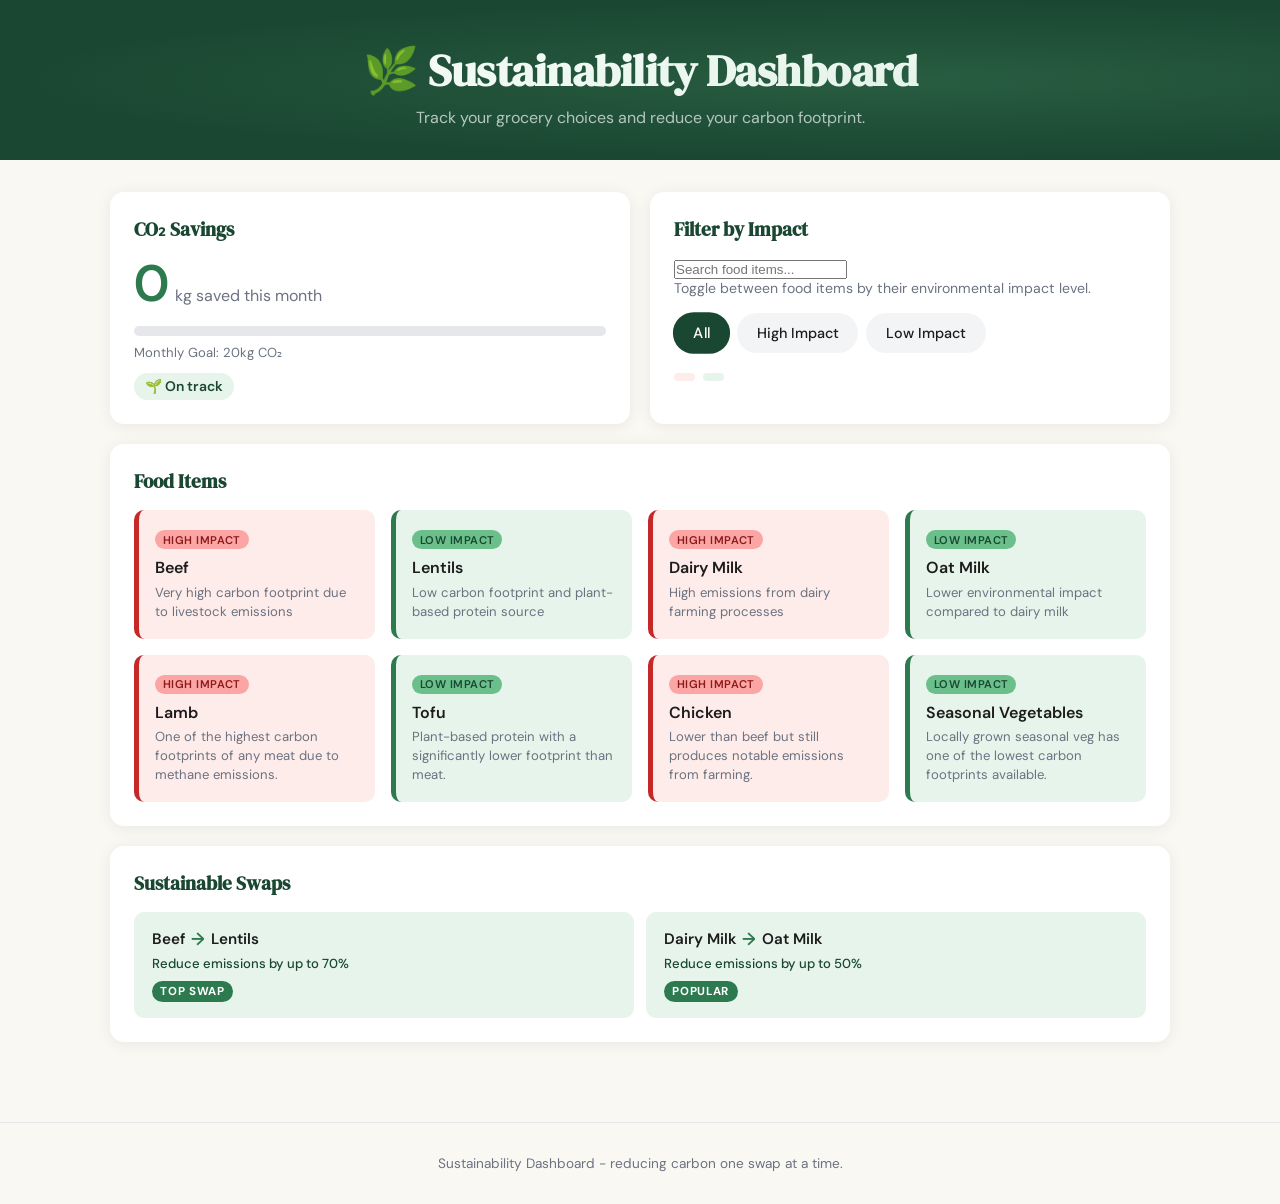
==== greencart-sustainability-dashboard/index.html @ f2a716df "Update index.html Added  meta description" ====
<!DOCTYPE html>
<html lang="en">
<head>
  <meta charset="UTF-8">
  <title>Sustainability Dashboard</title>
  <meta name="viewport" content="width=device-width, initial-scale=1.0">
  <meta name="description" content="Track your grocery choices and reduce your carbon footprint with sustainable food swaps.">
  <link href="https://fonts.googleapis.com/css2?family=DM+Serif+Display&family=DM+Sans:wght@400;500;600&display=swap" rel="stylesheet">
  <link rel="stylesheet" href="style.css">
</head>
<body>

<a href="#main-content" class="skip-link">Skip to main content</a>

<header>
  <h1>🌿 Sustainability Dashboard</h1>
  <p>Track your grocery choices and reduce your carbon footprint.</p>
</header>

<main id="main-content" class="dashboard">


  <section class="card co2-card" aria-labelledby="co2-heading">
    <h2 id="co2-heading">CO₂ Savings</h2>

    <div class="co2-display">
     <span class="co2-number" id="co2Value" aria-live="polite" aria-atomic="true">0</span>
     <span class="co2-unit">kg saved this month</span>
    </div>

    <div class="progress-track" role="progressbar" aria-valuenow="0" aria-valuemin="0" aria-valuemax="100" aria-label="CO2 savings progress">
      <div class="progress-fill" id="progressFill"></div>
    </div>

    <p class="goal-text">Monthly Goal: 20kg CO₂</p>
    <span class="co2-badge" id="co2Badge">🌱 On track</span>
  </section>


  <section class="card filter-card" aria-labelledby="filter-heading">
    <h2 id="filter-heading">Filter by Impact</h2>
    <input type="text" id"searchInput" placeholder="Search food items..." aria-label="Search food items">
    <p class="hint">Toggle between food items by their environmental impact level.</p>
    <div class="button-group" role="group" aria-label="Impact filter">
      <button class="filter-btn active" data-filter="all" aria-pressed="true">All</button>
      <button class="filter-btn" data-filter="high"    aria-pressed="false">High Impact</button>
      <button class="filter-btn" data-filter="low"     aria-pressed="false">Low Impact</button>
    </div>
    <div class="count-row" aria-live="polite" aria-atomic="true">
      <span class="count-chip high" id="highCount"></span>
      <span class="count-chip low"  id="lowCount"></span>
    </div>
  </section>


  <section class="card food-card" aria-labelledby="food-heading">
    <h2 id="food-heading">Food Items</h2>
    <div class="food-grid" id="foodGrid">

      <article class="food-item high" data-impact="high">
        <span class="impact-tag">High Impact</span>
        <h3>Beef</h3>
        <p>Very high carbon footprint due to livestock emissions</p>
      </article>

      <article class="food-item low" data-impact="low">
        <span class="impact-tag">Low Impact</span>
        <h3>Lentils</h3>
        <p>Low carbon footprint and plant-based protein source</p>
      </article>

      <article class="food-item high" data-impact="high">
        <span class="impact-tag">High Impact</span>
        <h3>Dairy Milk</h3>
        <p>High emissions from dairy farming processes</p>
      </article>

      <article class="food-item low" data-impact="low">
        <span class="impact-tag">Low Impact</span>
        <h3>Oat Milk</h3>
        <p>Lower environmental impact compared to dairy milk</p>
      </article>

      <article class="food-item high" data-impact="high">
        <span class="impact-tag">High Impact</span>
        <h3>Lamb</h3>
        <p>One of the highest carbon footprints of any meat due to methane emissions.</p>
    </article>

    <article class="food-item low" data-impact="low">
      <span class="impact-tag">Low Impact</span>
      <h3>Tofu</h3>
      <p>Plant-based protein with a significantly lower footprint than meat.</p>
    </article>

    <article class="food-item high" data-impact="high">
      <span class="impact-tag">High Impact</span>
      <h3>Chicken</h3>
      <p>Lower than beef but still produces notable emissions from farming.</p>
  </article>

    <article class="food-item low" data-impact="low">
      <span class="impact-tag">Low Impact</span>
      <h3>Seasonal Vegetables</h3>
      <p>Locally grown seasonal veg has one of the lowest carbon footprints available.</p>
  </article>

      <p id="emptyState" role="status">No items match this filter.</p>
    </div>
  </section>



  <section class="card swaps-card" aria-labelledby="swaps-heading">
    <h2 id="swaps-heading">Sustainable Swaps</h2>
    <div class="swaps-grid">

<div class="swap">
  <p class="swap-title">Beef <span class="swap-arrow">→</span> Lentils</p>
  <p class="swap-saving">Reduce emissions by up to 70%</p>
  <span class="swap-badge">Top swap</span>
</div>

<div class="swap">
  <p class="swap-title">Dairy Milk <span class="swap-arrow">→</span> Oat Milk</p>
  <p class="swap-saving">Reduce emissions by up to 50%</p>
  <span class="swap-badge">Popular</span>
    </div>
  </section>

</main>
<footer>
  <p> Sustainability Dashboard - reducing carbon one swap at a time.</p>
</footer>

<script src="script.js" defer></script>
</body>
</html>
---- greencart-sustainability-dashboard/style.css ----
*,*::before, *::after {
  box-sizing: border-box;
  margin:0;
  padding:0;
}

:root {
  --green-dark:  #1a4731;
  --green-mid:   #2d7a4f;
  --green-light: #6abf8a;
  --green-pale:  #e6f4ec;
  --red-dark:    #8b1a1a;
  --red-pale:    #fdecea;
  --sand:        #faf8f3;
  --ink:         #1c1c1c;
  --muted:       #6b7280;
  --white:       #ffffff;
  --radius:      14px;
  --shadow:      0 2px 16px rgba(0, 0, 0, 0.07);
}

body {
  font-family: 'DM Sans',sans-serif;
  background-color: var(--sand);
  color: var(--ink);
  min-height:100vh;
}

.skip-link {
  position: absolute;
  top: -40px;
  left: 0;
  background: var(--green-dark);
  color: white;
  padding: 8px 16px;
  z-index: 100;
  border-radius: 0 0 8px 0;
  font-size: 0.9rem;
  transition: top 0.2s;
}
.skip-link:focus { top: 0; }

header {
  background: var(--green-dark);
  color: var(--white);
  padding: 2.5rem 2rem 2rem;
  text-align: center;
  position: relative;
  overflow: hidden;
}
header::before {
  content: '';
  position: absolute;
  inset: 0;
  background: radial-gradient(ellipse at 70% 50%, rgba(106, 191, 138, 0.18)0%, transparent 70%);
  pointer-events:none;
}
header h1{
  font-family:'DM Serif Display', serif;
  font-size: clamp(1.8rem, 5vw, 2.8rem);
  letter-spacing: -0.5px;
}
header p {
  margin-top: 0.4rem;
  color: rgba(255, 255, 255, 0.7);
  font-size: 1rem;
}

main {
  max-width: 1100px;
  margin: 2rem auto;
  padding: 0 1.25rem 3rem;
  display: grid;
  gap: 1.25rem;
  grid-template-columns: 1fr;
}
@media (min-width: 768px){
  main             { grid-template-columns: 1fr 1fr; }
  .co2-card        { grid-column: 1 / 2; }
  .filter-card     { grid-column: 2 / 3; }
  .food-card       { grid-column: 1 / -1; }
  .swaps-card      { grid-column: 1 / -1; }
}

.card {
  background:var(--white);
  border-radius:var(--radius);
  padding: 1.5rem;
  box-shadow: var(--shadow);
}
.card h2 {
  font-family: 'DM Serif Display', serif;
  font-size: 1.2rem;
  color: var(--green-dark);
  margin-bottom:1rem;
}

.co2-display {
  display: flex;
  align-items: baseline;
  gap: 0.4rem;
  margin-bottom: 1rem;
}
.co2-number {
  font-size:3.2rem;
  font-weight: 600;
  color: var(--green-mid);
  line-height:1;
  transition:color 0.4s;
}
.co2-unit {
  font-size:1rem;
  color:var(--muted);
}
.progress-track{
  width: 100%;
  height: 10px;
  background: #e5e7eb;
  border-radius: 999px;
  overflow: hidden;
}
.progress-fill {
  height: 100%;
  width: 0%;
  background: linear-gradient(90deg, var(--green-mid), var(--green-light));
  border-radius: 999px;
  transition: width 1s cubic-bezier(.4, 0, .2, 1);
}
.goal-text {
  margin-top: 0.5rem;
  font-size: 0.82rem;
  color: var(--muted);
}
.co2-badge{
  display: inline-block;
  margin-top: 0.75rem;
  background: var(--green-pale);
  color:var(--green-dark);
  font-size: 0.87rem;
  font-weight: 600;
  padding: 0.3rem 0.7rem;
  border-radius: 999px;
}
.filter-card p.hint {
  font-size: 0.88rem;
  color: var(--muted);
  margin-bottom: 1rem;
}
#searchInput {
  width: 100%;
  padding: 0.55rem 1rem;
  margin-button: 1rem;
  border: 2px solid #e5e7eb;
  border-radius: 999px;
  font-family: 'DM Sans' , sans-sarif;
  font-size: 0.9rem;
  color: var(--ink);
  outline: none;
  transition: border-color 0.2s;
}
#searchInput:focus {
  border-color: var(--green-mid);
}


.button-group {
  display: flex;
  gap: 0.5rem;
  flex-wrap: wrap;
}
.filter-btn {
  padding: 0.55rem 1.1rem;
  border: 2px solid transparent;
  border-radius: 999px;
  cursor:pointer;
  font-family: 'DM Sans', sans-serif;
  font-size: 0.9rem;
  font-weight: 500;
  background: #f3f4f6;
  color: var(--ink);
  transition: background 0.2s, color 0.2s, border-color 0.2s, transform 0.15s;
}
.filter-btn:hover {
  background: var(--green-pale);
  color: var(--green-dark);
}
.filter-btn.active {
  background: var(--green-dark);
  color: var(--white);
  border-color: var(--green-dark);
  transform: scale(1.04);
}



.filter-btn:focus-visible{
  outline: 3px solid var(--green-light);
  outline-offset: 2px;
}
.count-row{
  display: flex;
  gap: 0.5rem;
  margin-top: 1.25rem;
  flex-wrap: wrap;
}
.count-chip {
  font-size: 0.78rem;
  padding: 0.25rem 0.65rem;
  border-radius: 999px;
  font-weight: 500;
}
.count-chip.high { background: var(--red-pale); color: var(--red-dark); }
.count-chip.low {background: var(--green-pale); color: var(--green-dark); }

.food-grid {
  display: grid;
  grid-template-columns: 1fr;
  gap: 1rem;
}
@media (min-width: 600px) { .food-grid {grid-template-columns: repeat(2, 1fr); }}
@media (min-width: 900px) { .food-grid {grid-template-columns: repeat(4, 1fr); }}

.food-item {
  padding: 1.1rem 1rem;
  border-radius: 10px;
  background: #fafafa;
  border-left: 5px solid transparent;
  transition: opacity 0.3s ease, transform 0.3s ease, box-shadow 0.2s;
}

.food-item:hover {
  box-shadow: 0 4px 14px rgba(0, 0, 0, 0.09);
  transform: translateY(-2px);
}
.food-item.high { border-color: #c62828; background: var(--red-pale); }
.food-item.low {  border-color: var(--green-mid); background: var(--green-pale); }
.food-item h3  { font-size: 1rem; font-weight: 600; margin-bottom: 0.3rem; }
.food-item p   { font-size: 0.82rem; color: var(--muted); line-height: 1.45;}

.impact-tag {
  display: inline-block;
  font-size: 0.7rem;
  font-weight: 600;
  text-transform: uppercase;
  letter-spacing: 0.04em;
  padding: 0.15rem 0.5rem;
  border-radius: 999px;
  margin-bottom: 0.5rem;
}

.food-item.high .impact-tag { background : #fca5a5;           color: var(--red-dark);   }
.food-item.low   .impact-tag { background: var(--green-light);  color: var(--green-dark); }

.food-item.hidden    { opacity: 0; transform: scale(0.96) translateY(4px); pointer-events: none; }
.food-item.collapsed { display: none;}

#emptyState {
  display: none;
  grid-column: 1 / -1;
  text-align: center;
  padding: 2rem;
  color: var(--muted);
  font-size: 0.95rem;
}


.swaps-grid {
  display: grid;
  gap: 0.75rem;
  grid-template-columns: 1fr;
}

@media (min-width: 600px) {
  .swaps-grid { grid-template-columns: repeat(2, 1fr); }
}
.swap {
  background: var(--green-pale);
  padding: 1rem 1.1rem;
  border-radius: 10px;
  display: flex;
  flex-direction: column;
  gap: 0.3rem;
}
.swap-title {
  font-weight: 600;
  font-size: 0.95rem;
  display: flex;
  align-items: center;
  gap:0.4rem;
}
.swap-arrow  { color: var(--green-mid); font-size:1.1rem; }
.swap-saving { font-size: 0.82rem; color: var(--green-dark); font-weight: 500; }
.swap-badge{
  align-self: flex-start;
  margin-top: 0.25rem;
  font-weight: 700;
  font-size: 0.72rem;
  background: var(--green-mid);
  color: white;
  padding: 0.2rem 0.55rem;
  border-radius: 999px;
  text-transform: uppercase;
  letter-spacing: 0.04rem;
}

footer {
  text-align: center;
  padding: 2rem;
  font-size: 0.85rem;
  color: var(--muted);
  border-top: 1px solid #e5e7eb;
}
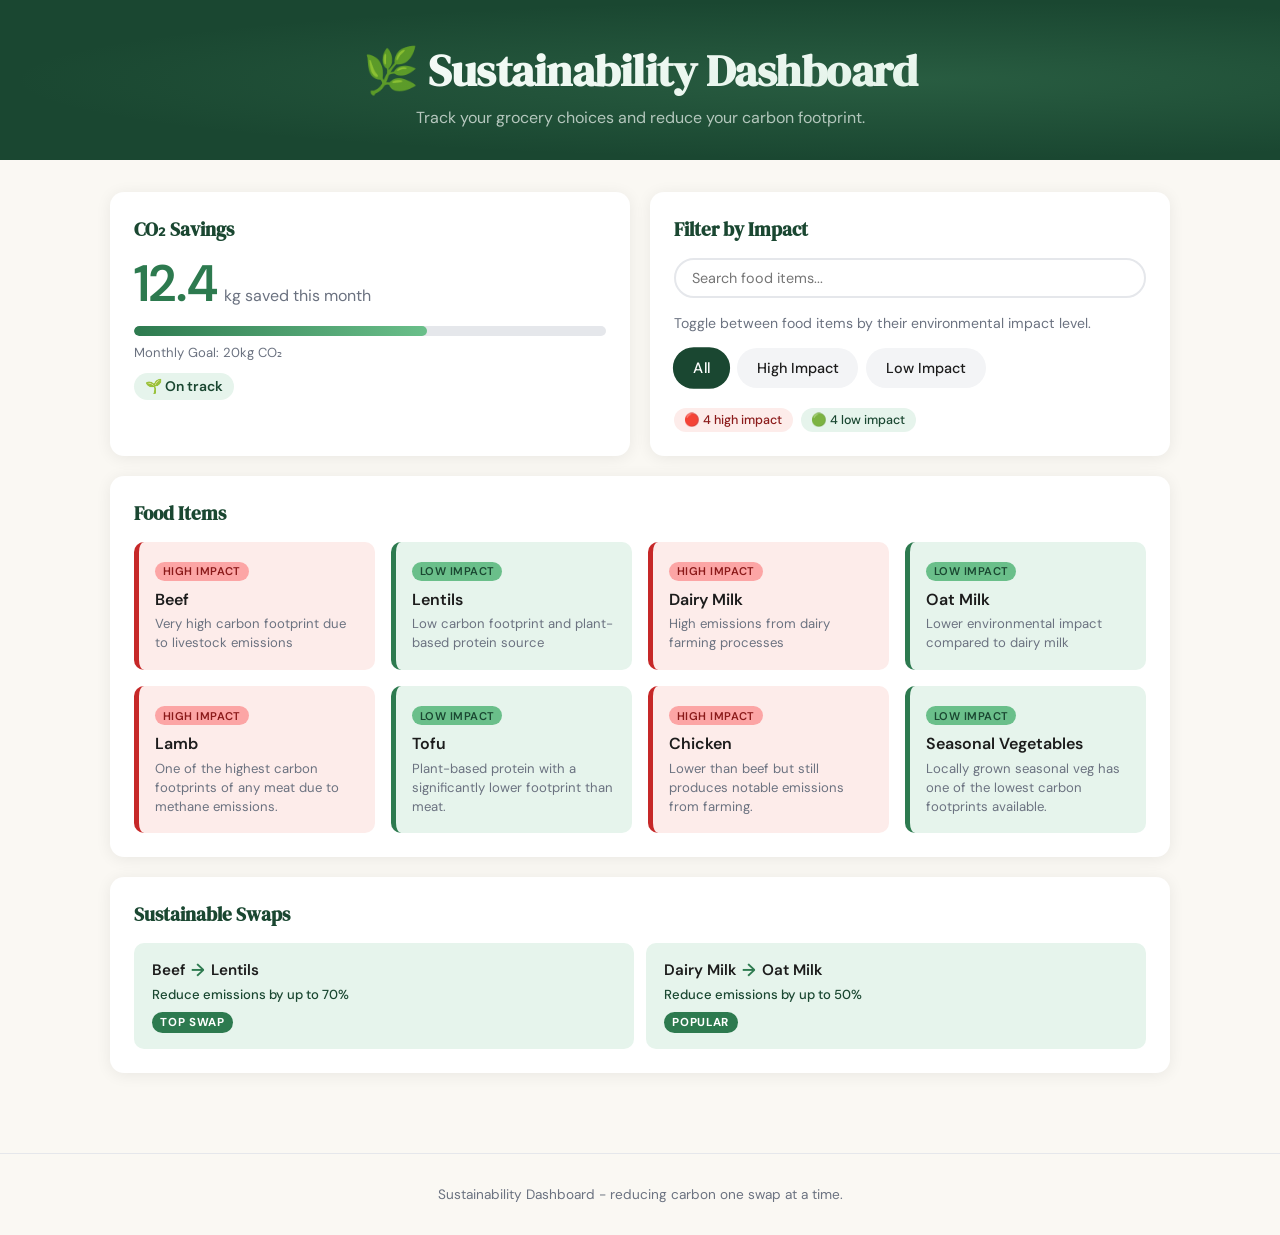
==== commit 513b274e: "Typo and Syntax Fixed typos and syntax errors" ====
--- a/greencart-sustainability-dashboard/index.html
+++ b/greencart-sustainability-dashboard/index.html
@@ -39,7 +39,7 @@
 
   <section class="card filter-card" aria-labelledby="filter-heading">
     <h2 id="filter-heading">Filter by Impact</h2>
-    <input type="text" id"searchInput" placeholder="Search food items..." aria-label="Search food items">
+    <input type="text" id="searchInput" placeholder="Search food items..." aria-label="Search food items">
     <p class="hint">Toggle between food items by their environmental impact level.</p>
     <div class="button-group" role="group" aria-label="Impact filter">
       <button class="filter-btn active" data-filter="all" aria-pressed="true">All</button>
--- a/greencart-sustainability-dashboard/style.css
+++ b/greencart-sustainability-dashboard/style.css
@@ -149,10 +149,10 @@
 #searchInput {
   width: 100%;
   padding: 0.55rem 1rem;
-  margin-button: 1rem;
+  margin-bottom: 1rem;
   border: 2px solid #e5e7eb;
   border-radius: 999px;
-  font-family: 'DM Sans' , sans-sarif;
+  font-family: 'DM Sans' , sans-serif;
   font-size: 0.9rem;
   color: var(--ink);
   outline: none;
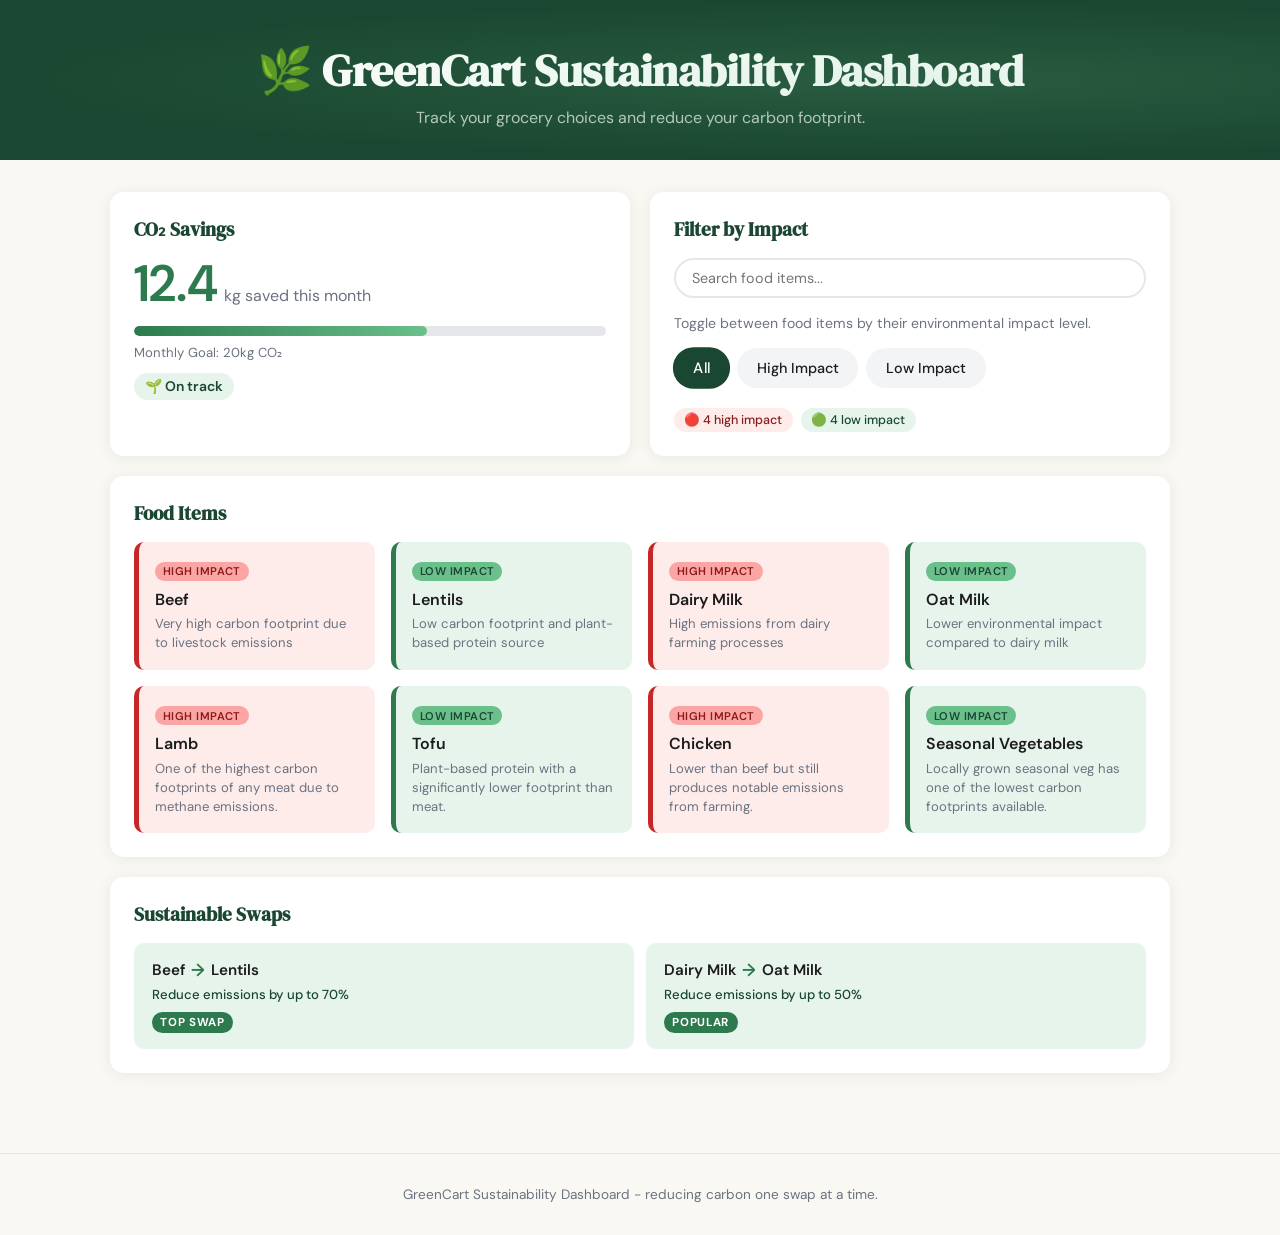
==== commit 426b12ce: "Update index.html Added "GreenCart" to the header and footer" ====
--- a/greencart-sustainability-dashboard/index.html
+++ b/greencart-sustainability-dashboard/index.html
@@ -13,7 +13,7 @@
 <a href="#main-content" class="skip-link">Skip to main content</a>
 
 <header>
-  <h1>🌿 Sustainability Dashboard</h1>
+  <h1>🌿 GreenCart Sustainability Dashboard</h1>
   <p>Track your grocery choices and reduce your carbon footprint.</p>
 </header>
 
@@ -130,7 +130,7 @@
 
 </main>
 <footer>
-  <p> Sustainability Dashboard - reducing carbon one swap at a time.</p>
+  <p> GreenCart Sustainability Dashboard - reducing carbon one swap at a time.</p>
 </footer>
 
 <script src="script.js" defer></script>
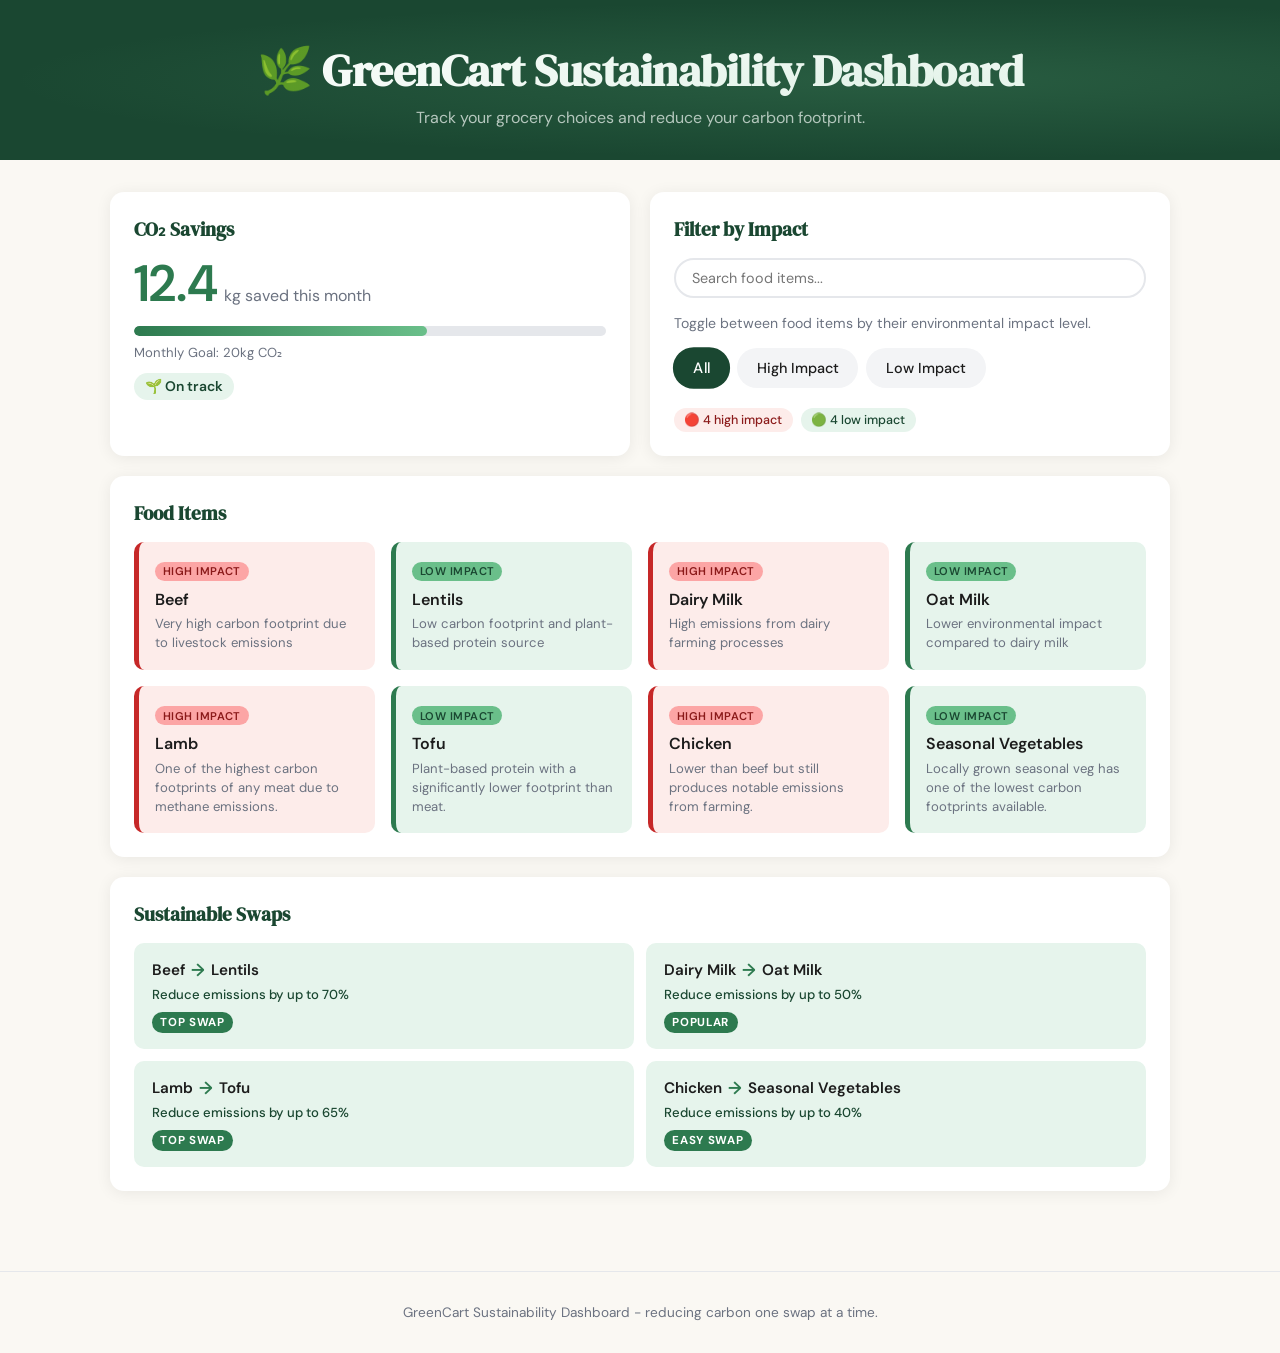
==== commit 770d7f31: "Update index.html Added lamb and chicken swap cards to sustainable swaps section. Fixed syntax error" ====
--- a/greencart-sustainability-dashboard/index.html
+++ b/greencart-sustainability-dashboard/index.html
@@ -125,8 +125,22 @@
   <p class="swap-title">Dairy Milk <span class="swap-arrow">→</span> Oat Milk</p>
   <p class="swap-saving">Reduce emissions by up to 50%</p>
   <span class="swap-badge">Popular</span>
-    </div>
-  </section>
+</div>
+
+<div class="swap">
+  <p class="swap-title">Lamb <span class="swap-arrow">→</span> Tofu</p>
+  <p class="swap-saving">Reduce emissions by up to 65%</p>
+  <span class="swap-badge">Top swap</span>
+</div>
+
+<div class="swap">
+  <p class="swap-title">Chicken <span class="swap-arrow">→</span> Seasonal Vegetables</p>
+  <p class="swap-saving">Reduce emissions by up to 40%</p>
+  <span class="swap-badge">Easy swap</span>
+</div>
+</div>
+</section>
+
 
 </main>
 <footer>
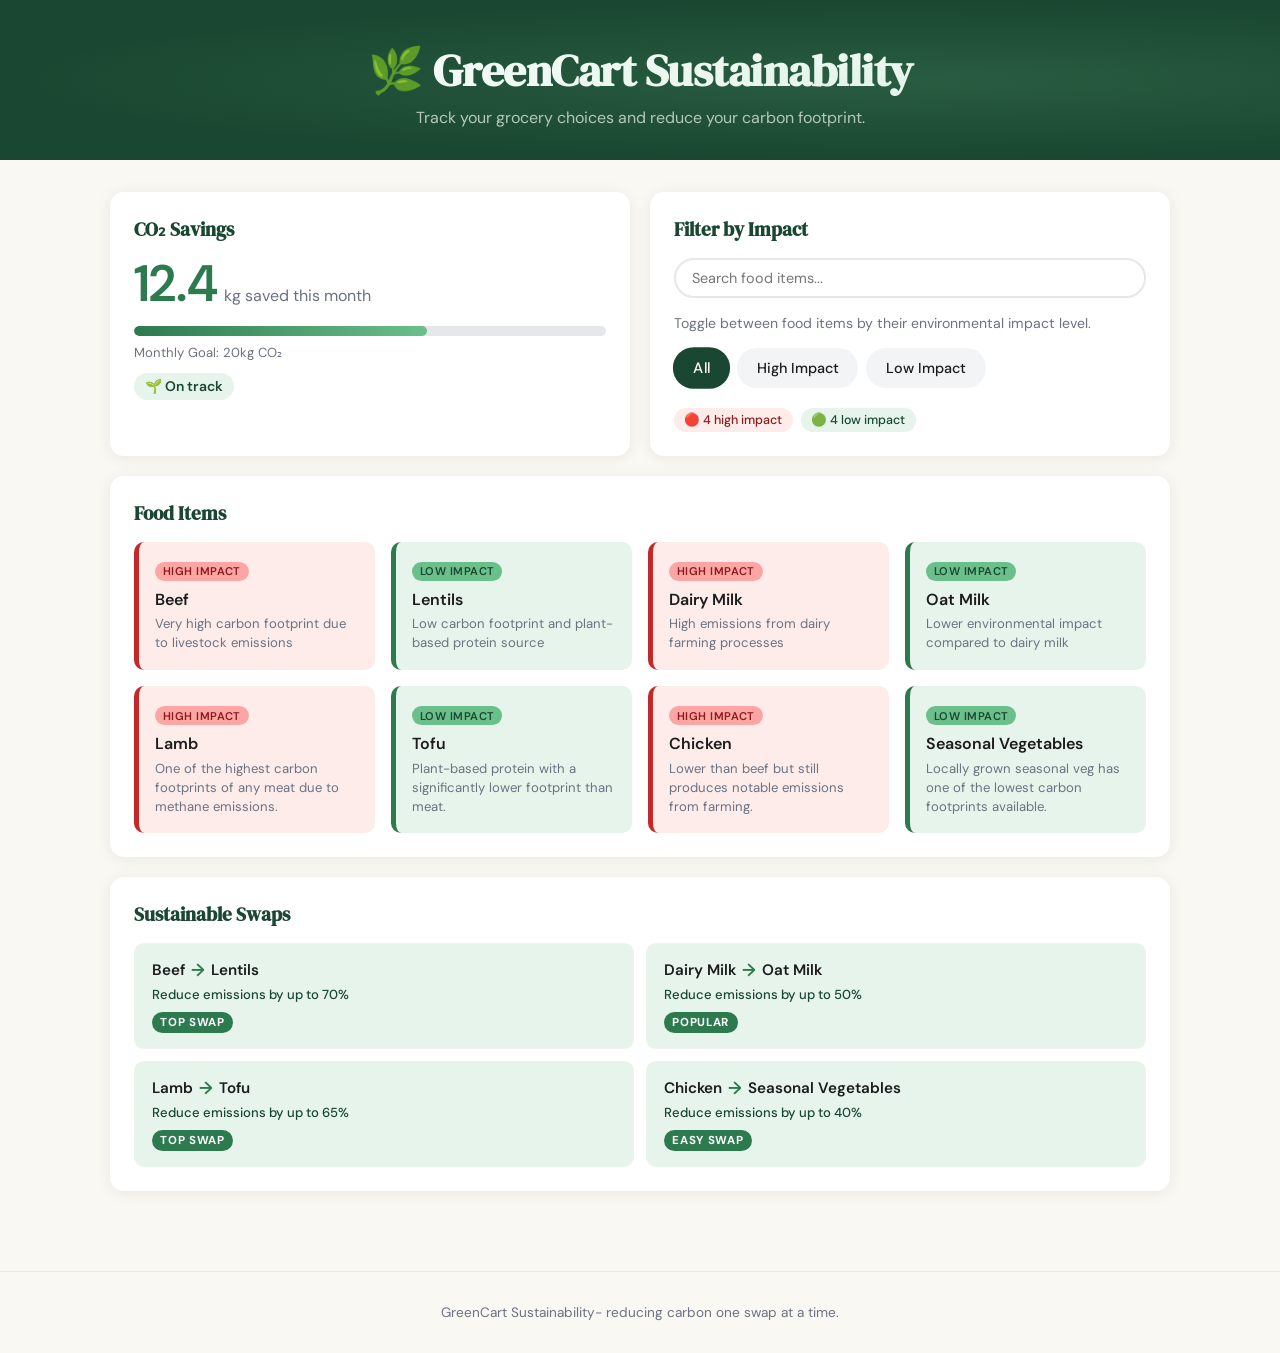
==== commit ba776532: "Javascript Added  "no items match this filter" when searched for food that isn't included" ====
--- a/greencart-sustainability-dashboard/index.html
+++ b/greencart-sustainability-dashboard/index.html
@@ -13,7 +13,7 @@
 <a href="#main-content" class="skip-link">Skip to main content</a>
 
 <header>
-  <h1>🌿 GreenCart Sustainability Dashboard</h1>
+  <h1>🌿 GreenCart Sustainability</h1>
   <p>Track your grocery choices and reduce your carbon footprint.</p>
 </header>
 
@@ -142,9 +142,10 @@
 </section>
 
 
+
 </main>
 <footer>
-  <p> GreenCart Sustainability Dashboard - reducing carbon one swap at a time.</p>
+  <p> GreenCart Sustainability- reducing carbon one swap at a time.</p>
 </footer>
 
 <script src="script.js" defer></script>
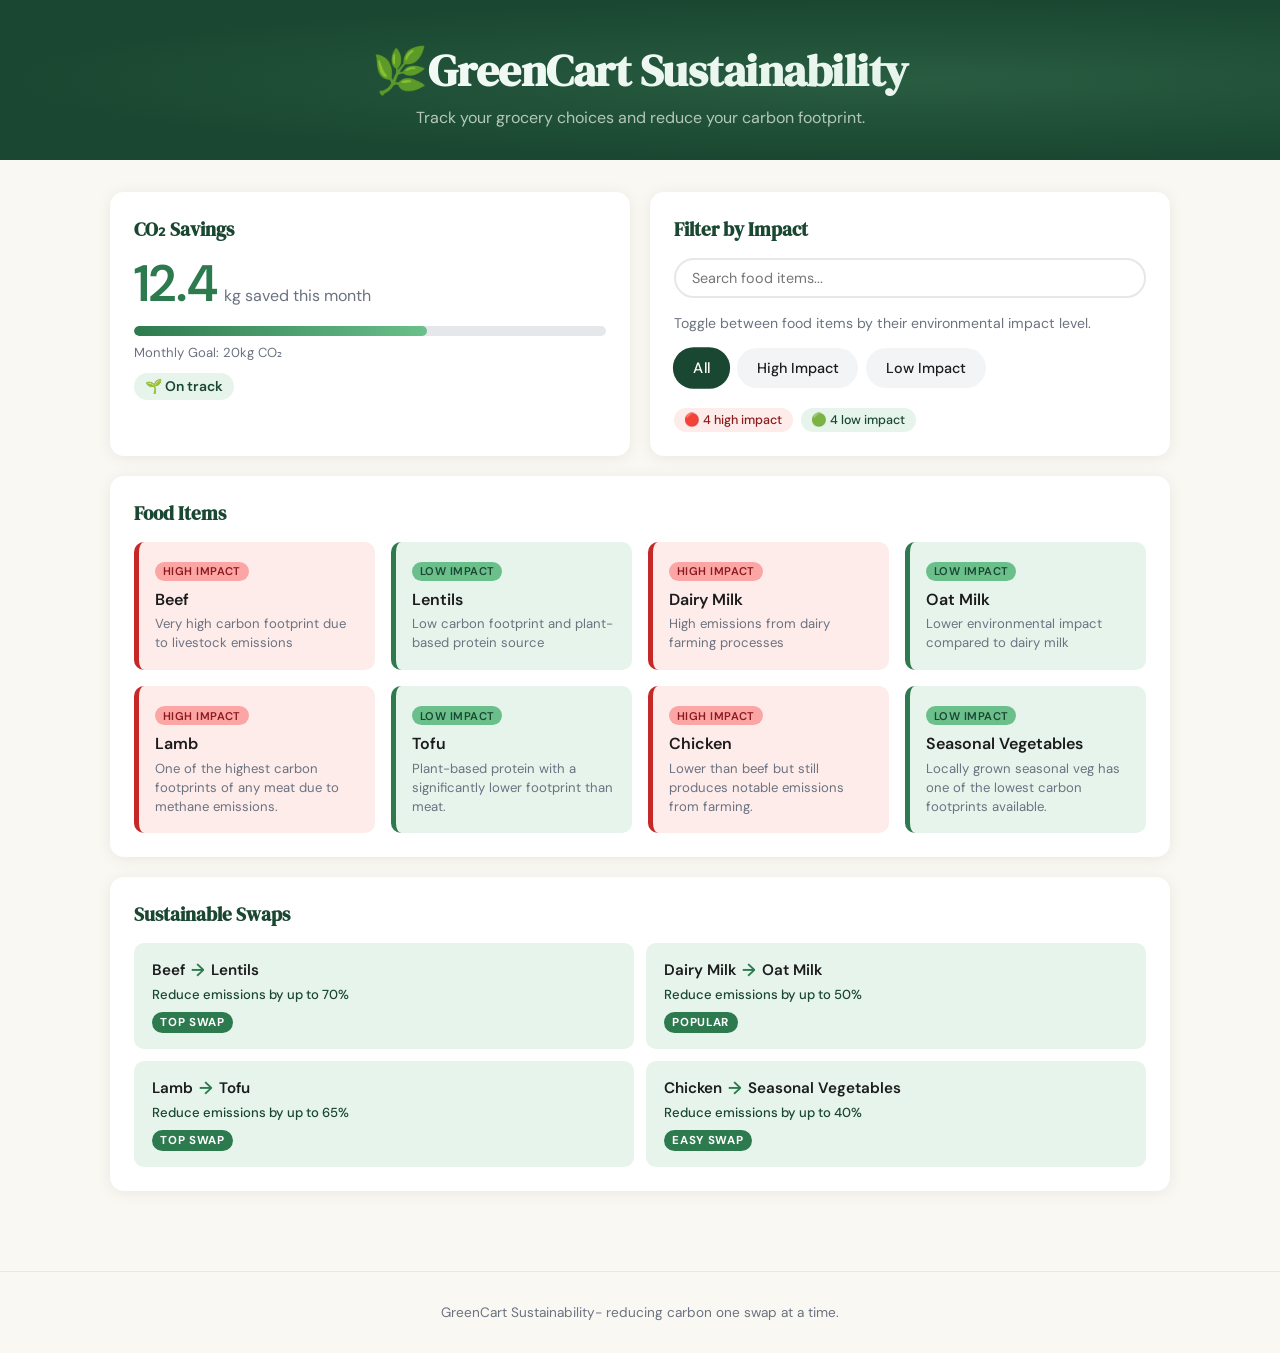
==== commit 1c7304a1: "Update index.html Minor change" ====
--- a/greencart-sustainability-dashboard/index.html
+++ b/greencart-sustainability-dashboard/index.html
@@ -13,7 +13,7 @@
 <a href="#main-content" class="skip-link">Skip to main content</a>
 
 <header>
-  <h1>🌿 GreenCart Sustainability</h1>
+  <h1>🌿GreenCart Sustainability</h1>
   <p>Track your grocery choices and reduce your carbon footprint.</p>
 </header>
 
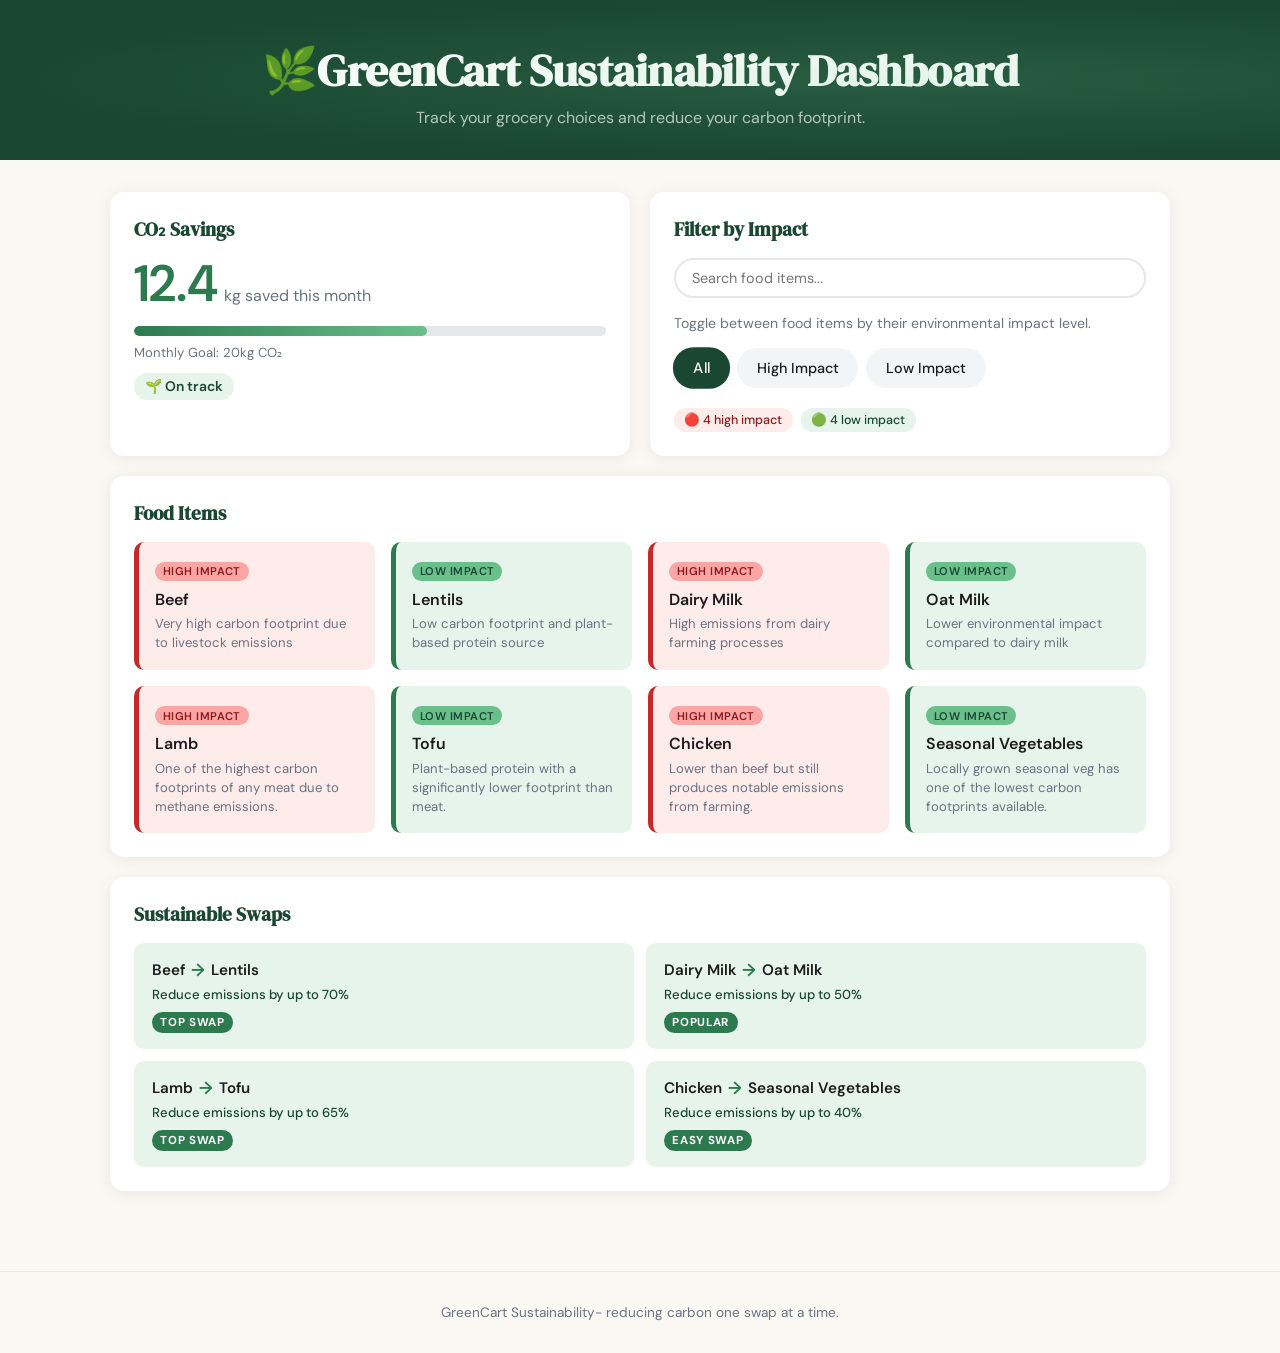
==== commit 83a8aacf: "Update index.html Header" ====
--- a/greencart-sustainability-dashboard/index.html
+++ b/greencart-sustainability-dashboard/index.html
@@ -13,7 +13,7 @@
 <a href="#main-content" class="skip-link">Skip to main content</a>
 
 <header>
-  <h1>🌿GreenCart Sustainability</h1>
+  <h1>🌿GreenCart Sustainability Dashboard</h1>
   <p>Track your grocery choices and reduce your carbon footprint.</p>
 </header>
 
